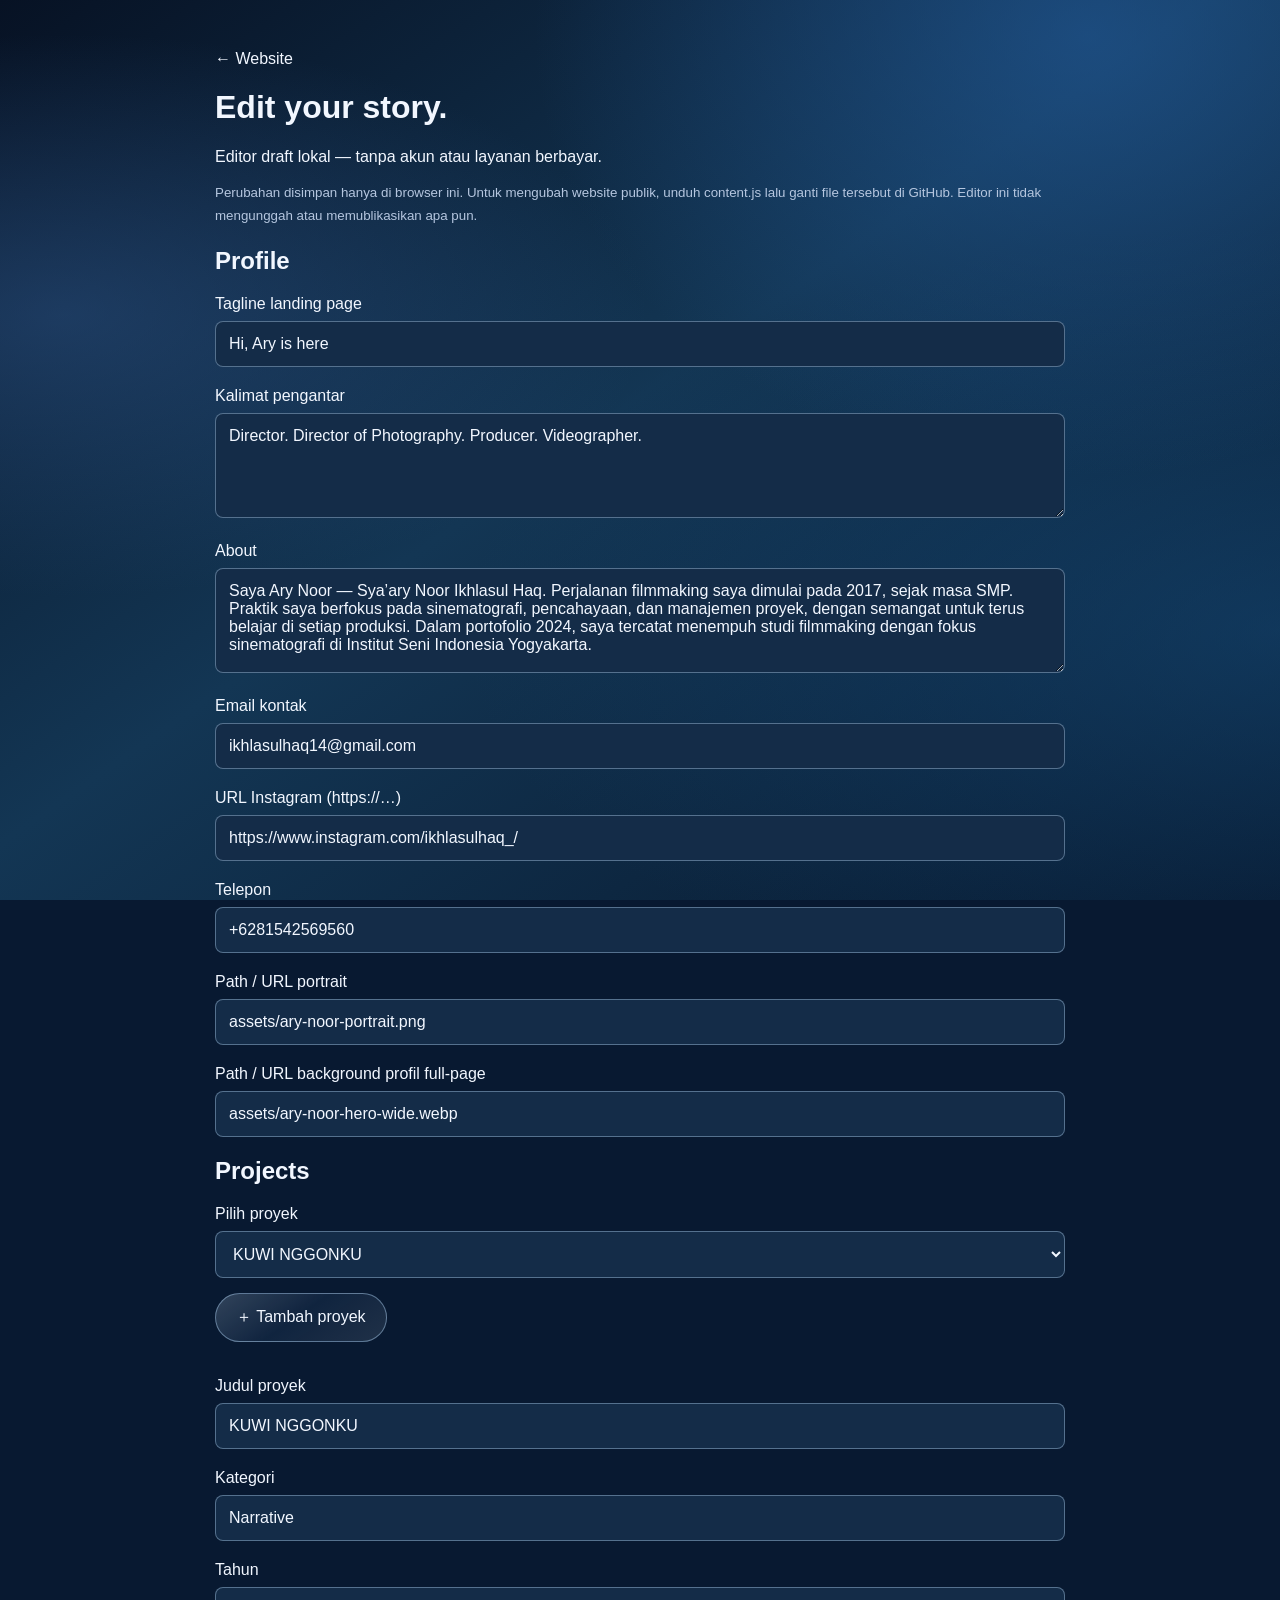
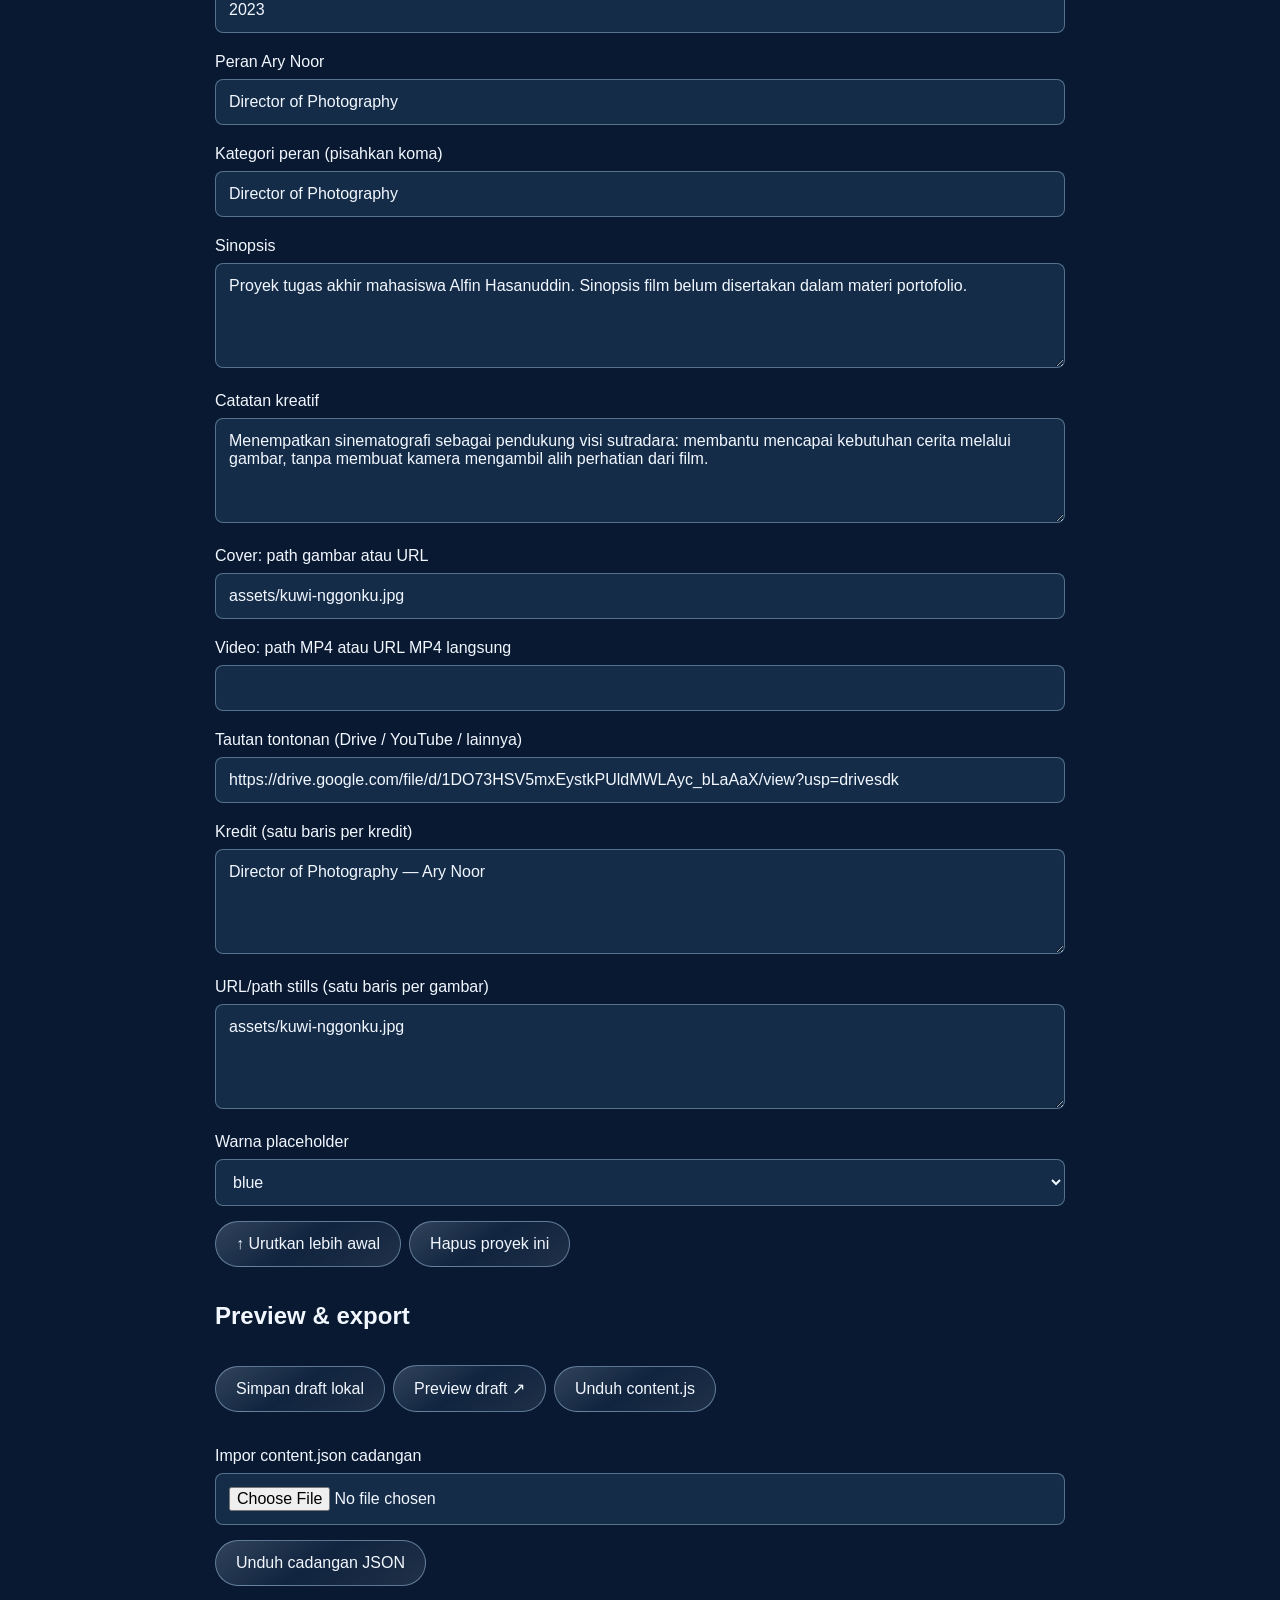
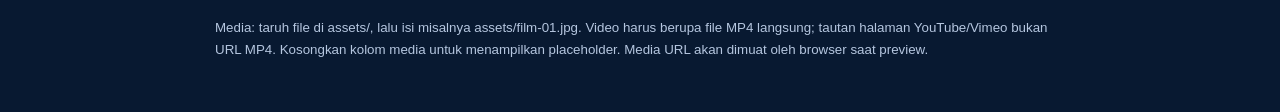
==== editor.html @ 4cf9690b "Preserve ARY NOOR WORKS source and documentation" ====
<!doctype html><html lang="id"><head><meta charset="utf-8"><meta name="viewport" content="width=device-width,initial-scale=1"><title>Edit draft — ARY NOOR</title><link rel="stylesheet" href="style.css"></head><body><main class="editor"><a href="index.html">← Website</a><h1>Edit your story.</h1><p>Editor draft lokal — tanpa akun atau layanan berbayar.</p><small>Perubahan disimpan hanya di browser ini. Untuk mengubah website publik, unduh content.js lalu ganti file tersebut di GitHub. Editor ini tidak mengunggah atau memublikasikan apa pun.</small><h2>Profile</h2><label for="tagline">Tagline landing page</label><input id="tagline"><label for="intro">Kalimat pengantar</label><textarea id="intro"></textarea><label for="about">About</label><textarea id="about"></textarea><label for="email">Email kontak</label><input id="email" type="email"><label for="instagram">URL Instagram (https://…)</label><input id="instagram" type="url"><label for="phone">Telepon</label><input id="phone" type="tel"><label for="portrait">Path / URL portrait</label><input id="portrait"><label for="heroBackground">Path / URL background profil full-page</label><input id="heroBackground"><h2>Projects</h2><label for="project">Pilih proyek</label><select id="project"></select><button id="add">＋ Tambah proyek</button><div id="fields"></div><label for="credits">Kredit (satu baris per kredit)</label><textarea id="credits"></textarea><label for="stills">URL/path stills (satu baris per gambar)</label><textarea id="stills"></textarea><label for="tone">Warna placeholder</label><select id="tone"><option>olive</option><option>rust</option><option>blue</option></select><button id="up">↑ Urutkan lebih awal</button><button id="remove">Hapus proyek ini</button><h2>Preview & export</h2><button id="save">Simpan draft lokal</button><a class="button" id="preview" href="index.html?preview=1#/" target="_blank">Preview draft ↗</a><button id="download">Unduh content.js</button><label for="import">Impor content.json cadangan</label><input id="import" type="file" accept=".json,application/json"><button id="backup">Unduh cadangan JSON</button><p id="status" role="status" aria-live="polite"></p><small>Media: taruh file di assets/, lalu isi misalnya assets/film-01.jpg. Video harus berupa file MP4 langsung; tautan halaman YouTube/Vimeo bukan URL MP4. Kosongkan kolom media untuk menampilkan placeholder. Media URL akan dimuat oleh browser saat preview.</small></main><script src="content.js"></script><script src="editor.js"></script></body></html>
---- style.css ----
:root{--paper:#f2f7ff;--muted:#b5c6df;--line:#c4e3ff30;--glass:linear-gradient(145deg,#d3eaff35,#7eb9ff12 48%,#e0f4ff1c)}*{box-sizing:border-box}html{scroll-behavior:smooth}body{margin:0;color:var(--paper);font:16px Arial,Helvetica,sans-serif;background:#081931;background-image:radial-gradient(ellipse at 85% 4%,#225a9a9c,transparent 36%),radial-gradient(ellipse at 5% 35%,#325c9470,transparent 34%),radial-gradient(ellipse at 100% 70%,#164e7e80,transparent 45%),linear-gradient(145deg,#071224,#133654 47%,#07182e);min-height:100vh}a{color:inherit;text-decoration:none}button,input,textarea,select{font:inherit}button,a{touch-action:manipulation}button{cursor:pointer}a,button{-webkit-tap-highlight-color:transparent}a:focus-visible,button:focus-visible,input:focus-visible,textarea:focus-visible,select:focus-visible,.shelf-track:focus-visible{outline:2px solid #bde4ff;outline-offset:5px}main:focus{outline:none}header{padding:20px 5%;display:flex;justify-content:space-between;align-items:center;position:relative;z-index:30}.brand{display:block;position:relative;width:200px}.brand-logo{display:block;width:260px;height:auto;margin:-12px -35px;filter:brightness(0) invert(1);background:none}.brand span{display:block;font:10px Arial,sans-serif;letter-spacing:1px;margin-top:0}header nav{position:fixed;right:5%;top:27px;width:170px;border:1px solid #e1f2ff70;background:linear-gradient(145deg,#e4f3ff38,#afcfff14);backdrop-filter:blur(24px);-webkit-backdrop-filter:blur(24px);border-radius:25px;box-shadow:inset 0 1px 0 #fff8,0 10px 25px #0002;overflow:hidden}#menu{background:none;color:inherit;border:0;padding:17px 22px;width:100%;display:flex;justify-content:space-between;font:13px Arial,sans-serif}#links{padding:0 20px 15px}#links a{display:block;border-top:1px solid var(--line);padding:13px 0;font-size:14px}.home-hero{position:relative;min-height:680px;min-height:calc(92svh - 100px);padding:70px 6% 80px;display:flex;align-items:center;overflow:hidden}.hero-copy{position:relative;z-index:2;width:66%;max-width:800px}.eyebrow{font:13px Arial,sans-serif;letter-spacing:.5px;color:#c7dcf2}.hero-copy h1{font-size:clamp(66px,9.7vw,155px);font-weight:400;line-height:.98;letter-spacing:-.065em;margin:24px 0 28px}.hello-dot{color:#9dc9f1}.hero-roles{max-width:390px;line-height:1.65;font-size:17px;color:#cbd9ec;margin:0 0 30px}.glass-button{display:inline-flex;gap:28px;align-items:center;padding:16px 23px;border:1px solid #d8edff70;border-radius:40px;background:var(--glass);box-shadow:inset 0 1px 1px #fff8,0 8px 20px #0002;backdrop-filter:blur(16px);font-size:14px;transition:background .2s,transform .2s}.glass-button span{font-size:22px}.glass-button:hover{background-color:#d2e6ff28;transform:translateY(-2px)}.hero-bottom{position:absolute;bottom:30px;left:6%;right:6%;display:flex;justify-content:space-between;font-size:12px;color:#b9cee5}.hero-sculpture{position:absolute;right:-2%;top:12%;width:48%;height:78%;perspective:800px}.liquid-shape{display:block;position:relative;background:linear-gradient(125deg,#f5fcff 0%,#99b7d7 12%,#edfaff 20%,#355c87 36%,#cde4f7 48%,#fff 52%,#5d89b2 68%,#b9dcf1 80%,#e9f8ff 90%,#4c6e91);box-shadow:inset 5px 6px 8px #ffffffb0,inset -5px -7px 12px #0b244caa,6px 20px 35px #0004;animation:float 7s ease-in-out infinite;pointer-events:none}.ring{width:210px;height:210px;border-radius:50%;background:conic-gradient(from 30deg,#eaf6ff,#8aa9cb,#2a4a75,#fff,#98c3e8,#31567d,#eaf6ff);mask:radial-gradient(circle,transparent 0 36%,#000 37%);-webkit-mask:radial-gradient(circle,transparent 0 36%,#000 37%);transform:rotate(-28deg) scaleY(.8)}.arrow{background:none;box-shadow:none;font:bold 240px/.8 Arial,sans-serif;letter-spacing:-25px;color:#c9e2f9;text-shadow:1px 1px 0 #fff,-3px -3px 2px #ffffff99,4px 7px 0 #4975a1,8px 14px 8px #020c2850;-webkit-text-stroke:1px #e7f7ff;transform:rotate(-12deg)}.square{width:165px;height:165px;border-radius:35px;transform:rotate(-15deg)}.pill{width:240px;height:110px;border-radius:70px;transform:rotate(-30deg)}.hero-ring{position:absolute;width:300px;height:300px;right:15%;top:5%;transform:rotate(-30deg) scaleY(.7);animation-delay:-2s}.hero-arrow{position:absolute;font-size:320px;right:16%;top:30%;animation-delay:-1s}.hero-pill{position:absolute;right:0;bottom:5%;width:200px;height:80px;animation-delay:-4s}.orbit-line{position:absolute;top:5%;left:5%;width:85%;height:90%;border:1px solid #d5eaff20;border-radius:50%;transform:rotate(-30deg)}@keyframes float{0%,100%{translate:0 0}50%{translate:0 -18px}}
.profile-section{padding:100px 8% 120px;display:grid;grid-template-columns:.9fr 1.1fr;align-items:center;gap:10%;border-top:1px solid var(--line);position:relative}.portrait-wrap{position:relative;max-width:420px}.profile-photo{width:100%;height:480px;object-fit:cover;border-radius:180px 180px 28px 28px;display:block;box-shadow:0 25px 70px #010b2550}.portrait-caption{display:block;margin-top:18px;font-size:12px;color:#b9cee5}.portrait-ring{position:absolute;width:140px;height:140px;right:-45px;bottom:10px}.profile-copy h2,.section-heading h2,.closing h2{font-size:clamp(34px,4.6vw,66px);font-weight:400;letter-spacing:-.045em;line-height:1.08;margin:20px 0}.profile-copy>p:not(.eyebrow){font-size:16px;line-height:1.8;color:#c4d2e3;margin-bottom:30px}.portfolio-section{padding:65px 6% 100px}.section-heading{display:flex;align-items:end;justify-content:space-between;gap:25px;margin-bottom:40px}.section-heading>span{font-size:13px;color:var(--muted);padding-bottom:12px}.category-grid{display:grid;grid-template-columns:1fr 1fr;gap:25px}.liquid-panel{border:1px solid #cce7ff55;border-radius:30px;background:linear-gradient(130deg,#e8f5ff21,#65a6ea09 55%,#bedfff1a);box-shadow:inset 1px 1px 1px #f3fbff88,inset -1px -1px 1px #a1cfff35,0 20px 45px #020e2820;backdrop-filter:blur(16px)}.category-card{min-height:380px;position:relative;padding:28px;overflow:hidden;transition:transform .35s,background .35s}.category-card:hover{transform:translateY(-7px);background-color:#c8e5ff13}.category-art{height:230px;display:grid;place-items:center;position:relative}.category-art:before{content:'';position:absolute;width:190px;height:120px;filter:blur(35px);border-radius:50%;background:#7fbeff35;bottom:0}.category-number{position:absolute;top:25px;left:28px;font-size:13px;color:#bdd2e8}.category-copy{max-width:85%}.category-copy h3{font-weight:400;font-size:30px;letter-spacing:-1px;margin:20px 0 12px}.category-copy p{font-size:14px;line-height:1.5;color:#b6cde3;margin:0}.round-arrow{display:grid;place-items:center;border-radius:50%;width:46px;height:46px;border:1px solid #cbe8ff77;color:inherit;font-size:22px;background:linear-gradient(145deg,#e5f6ff55,#a1c4e718 70%);box-shadow:inset 1px 1px 1px #fff9,inset -1px -2px 3px #6d9acd77,0 7px 15px #00112730}.category-card>.round-arrow{position:absolute;right:25px;bottom:28px}.closing{padding:90px 6% 120px;text-align:center;border-top:1px solid var(--line)}.closing h2{margin-bottom:35px}footer{display:flex;justify-content:space-between;gap:20px;border-top:1px solid var(--line);padding:26px 5%;font:12px Arial,sans-serif;color:#b1c4db}.page{padding:70px 6% 100px;min-height:75vh}.page h1{font-size:clamp(45px,7vw,105px);font-weight:400;letter-spacing:-.05em;line-height:1.02;overflow-wrap:anywhere}.page h2{font-weight:400;font-size:30px;margin-top:50px}.note{font:14px/1.6 Arial,sans-serif;color:var(--muted)}
.role-tabs{display:flex;gap:12px;flex-wrap:wrap;padding:25px 6% 30px}.role-tabs a{font-size:14px;padding:12px 18px;border-radius:30px;border:1px solid #b9dfff40;background:#afcfff0a}.role-tabs a[aria-current=page]{background:#d0e6ff;color:#102b49}.catalog-hero{min-height:560px;position:relative;isolation:isolate;overflow:hidden;display:flex;align-items:end;padding:60px 6%;background:radial-gradient(ellipse at 80% 30%,#4674ad,#182e50 70%)}.catalog-cover{position:absolute;inset:0;width:100%;height:100%;object-fit:cover;z-index:-2}.catalog-hero:after{content:'';position:absolute;inset:0;background:linear-gradient(90deg,#061426f5,#091b32a0 50%,#091b3210),linear-gradient(0deg,#0b2039,transparent 60%);z-index:-1}.catalog-hero-copy{max-width:670px}.catalog-hero h1{font-size:clamp(38px,5.6vw,82px);font-weight:400;line-height:1.02;letter-spacing:-.04em;margin:16px 0}.catalog-hero-copy>p:not(.eyebrow){max-width:480px;color:#d0dcee;font-size:15px;line-height:1.6;margin-bottom:28px}.catalog-sculpture{position:absolute;right:14%;top:80px;z-index:-1;scale:1.6}.catalog-shelves{padding:15px 0 75px;background:linear-gradient(#0b2039aa,#0b203910)}.shelf{padding:15px 0 25px}.shelf-heading{display:flex;align-items:center;justify-content:space-between;padding:0 6%;margin:15px 0}.shelf h2{font-size:23px;font-weight:400;letter-spacing:-.5px}.shelf-controls{display:flex;gap:8px}.shelf-controls button{width:35px;height:35px;font-size:19px}.shelf-track{display:flex;gap:20px;overflow-x:auto;scroll-snap-type:x mandatory;padding:15px 6% 30px;scrollbar-width:thin;scrollbar-color:#7694b6 #152a43}.project-tile{flex:0 0 310px;scroll-snap-align:start;transition:transform .25s}.project-tile:hover{transform:translateY(-7px)}.tile-image{height:180px;position:relative;overflow:hidden;border-radius:13px;border:1px solid #e2f2ff35;display:grid;place-items:center}.tile-image img{width:100%;height:100%;object-fit:cover}.tile-image:after{content:'';position:absolute;inset:0;background:linear-gradient(transparent 40%,#0615289c)}.tile-image .liquid-shape{scale:.55;position:absolute}.tile-tag{position:absolute;left:13px;bottom:13px;font-size:11px;z-index:1;padding:5px 9px;background:#12274499;backdrop-filter:blur(10px);border-radius:15px}.tile-play{opacity:0;position:absolute;right:15px;bottom:15px;z-index:2;font-size:25px}.project-tile:hover .tile-play,.project-tile:focus-visible .tile-play{opacity:1}.project-tile h3{font-size:16px;font-weight:400;line-height:1.4;margin:14px 0 6px}.project-tile>p{font-size:12px;color:var(--muted);margin:0}.visual-0{background:radial-gradient(at 20% 20%,#6d9fc9,#193858 65%)}.visual-1{background:radial-gradient(at 75% 20%,#b4a2db,#283960 60%)}.visual-2{background:radial-gradient(at 20% 20%,#72d6d7,#174563 65%)}.visual-3{background:radial-gradient(at 65% 20%,#608ce1,#182847 70%)}.catalog-note{font-size:13px;color:var(--muted);margin:25px 6%}.detail-visual{height:60vh;min-height:320px;border-radius:22px;overflow:hidden;display:grid;place-items:center;margin:40px 0}.detail-visual img{width:100%;height:100%;object-fit:cover}.detail-info{display:grid;grid-template-columns:1fr 1fr;gap:50px;margin:45px 0}.detail-info p{line-height:1.7;color:#c2d1e3}.still-grid{display:grid;grid-template-columns:1fr 1fr;gap:20px}.still-grid img{width:100%;border-radius:14px}.back-link{font-size:14px;display:inline-block;margin-bottom:28px}.contact-page{position:relative;overflow:hidden}.contact-links{display:flex;flex-direction:column;align-items:start;gap:24px;margin:40px 0}.contact-links a{font-size:clamp(18px,3vw,32px);border-bottom:1px solid #a9c9e780;padding-bottom:10px}.contact-page>.liquid-shape{position:absolute;right:8%;bottom:90px;opacity:.5}video{width:100%;max-height:75vh}.skip{position:fixed;left:20px;top:-100px;z-index:100;background:#e6f1ff;color:#0b2039;padding:15px}.skip:focus{top:10px}.preview-badge{position:fixed;bottom:15px;left:15px;background:#cee5ff;color:#102b49;border-radius:20px;padding:10px 16px;font-size:12px;z-index:99}.editor{max-width:900px;padding:50px 25px;margin:auto}.editor label{display:block;margin:20px 0 8px}.editor input,.editor textarea,.editor select{width:100%;padding:13px;background:#142c48;color:var(--paper);border:1px solid #a9c9e770;border-radius:8px}.editor textarea{min-height:105px}.editor button,.editor .button{display:inline-block;background:var(--glass);border:1px solid #b9ddff70;border-radius:25px;color:inherit;padding:13px 20px;margin:15px 8px 15px 0}.editor small{display:block;line-height:1.7;color:var(--muted)}#status{color:#bddfff}
@media(min-width:1500px){.home-hero{padding-top:100px;padding-bottom:140px}.hero-sculpture{right:4%}}@media(max-width:700px){header{padding:20px 6%}.brand{width:135px}.brand-logo{width:210px;margin:-12px -40px}.brand span{font-size:8px}header nav{top:22px;width:135px;right:6%}#menu{padding:14px 18px}.home-hero{min-height:770px;min-height:calc(100svh - 90px);padding:50px 6% 170px;align-items:start}.hero-copy{width:100%}.hero-copy h1{font-size:18vw;max-width:100%;margin:20px 0}.hero-roles{font-size:14px;max-width:270px}.hero-sculpture{top:auto;bottom:40px;right:-10%;width:70%;height:240px;opacity:.8;z-index:0}.hero-ring{width:180px;height:180px;right:15%;top:5%}.hero-arrow{font-size:180px;top:25%;right:15%}.hero-pill{width:120px;height:50px;bottom:0;right:0}.hero-bottom{bottom:20px;font-size:10px;gap:20px}.hero-bottom span:first-child{max-width:160px}.profile-section{padding:65px 8%;grid-template-columns:1fr;gap:50px}.portrait-wrap{width:85%;margin:auto}.profile-photo{height:380px}.profile-copy h2{font-size:37px}.profile-copy>p:not(.eyebrow){font-size:15px}.portfolio-section{padding:50px 6% 70px}.section-heading{display:block;margin-bottom:30px}.section-heading h2{font-size:41px}.category-grid{gap:16px;grid-template-columns:1fr}.category-card{min-height:330px;padding:24px}.category-art{height:190px}.category-copy h3{font-size:28px}.category-copy p{font-size:13px}.category-card>.round-arrow{bottom:25px;right:20px}.closing{padding:70px 6%}.closing h2{font-size:41px}.page{padding:55px 6% 75px}.page h1{font-size:12vw}.role-tabs{padding:25px 6%;gap:8px}.role-tabs a{font-size:11px;padding:10px 12px}.catalog-hero{min-height:530px;padding:45px 6%}.catalog-hero h1{font-size:41px}.catalog-hero-copy>p:not(.eyebrow){font-size:14px}.catalog-hero:after{background:linear-gradient(0deg,#0b2039,#0b203980 70%,#0b203940)}.catalog-sculpture{right:15%;top:60px;scale:1.2;opacity:.6}.project-tile{flex-basis:270px}.tile-image{height:160px}.shelf h2{font-size:20px}.detail-info{grid-template-columns:1fr;gap:20px}.detail-visual{height:40vh;min-height:240px}.still-grid{grid-template-columns:1fr}.contact-page>.liquid-shape{opacity:.15;right:-50px}.contact-links a{font-size:20px}footer{flex-wrap:wrap;font-size:10px;gap:15px}.liquid-shape{animation-duration:9s}}
@media(prefers-reduced-motion:reduce){html{scroll-behavior:auto}*,*:before,*:after{animation:none!important;transition:none!important}}
.profile-section{overflow:hidden}.project-detail li{line-height:1.8}.catalog-hero-copy h1{overflow-wrap:anywhere}
/* Draft 0.4: original logo silhouette with glass highlights; no background box. */
.brand{width:230px;height:76px}.brand-logo{width:100%;height:100%;margin:0;object-fit:contain;opacity:0;filter:none}.brand:before{content:'';position:absolute;inset:0;background:linear-gradient(115deg,#fff 0%,#8ca9c6 16%,#f1faff 29%,#50799d 43%,#dceeff 51%,#fff 57%,#8cacca 73%,#f8fcff 88%);mask:url('assets/logo-anw-original.png') center/contain no-repeat;-webkit-mask:url('assets/logo-anw-original.png') center/contain no-repeat;filter:drop-shadow(0 1px 1px #e5f6ff90) drop-shadow(1px 3px 2px #020f2540);pointer-events:none}.brand:hover:before{background-position:40% 0}
.profile-hero{display:grid;grid-template-columns:1.2fr .8fr;gap:7%;align-items:center;padding:55px 6% 75px;min-height:calc(100svh - 110px);overflow:visible}.profile-hero .hero-copy{width:100%;max-width:none}.profile-hero h1{font-size:clamp(57px,7.5vw,115px);margin:15px 0 24px}.profile-hero .hero-roles{font-size:14px;max-width:440px;margin-bottom:24px}.hero-bio h2{font-size:23px;line-height:1.2;font-weight:400;letter-spacing:-.5px;margin:0 0 18px}.hero-bio>p{font-size:14px;line-height:1.8;color:#bdcfe3;max-width:570px;margin:0 0 26px}.hero-portrait{align-self:center;position:relative;min-width:0}.hero-portrait img{width:100%;height:clamp(420px,52vw,650px);object-fit:cover;object-position:center 28%;display:block;border-radius:32px;border:1px solid #d9ecff55;box-shadow:0 25px 70px #010b2555}.hero-portrait span{display:block;font-size:11px;margin-top:15px;color:#bdd0e5}.category-card{padding:0 0 30px;min-height:0;overflow:hidden}.category-art{height:340px;display:block;overflow:hidden}.category-art:before{display:none}.category-art img{display:block;width:100%;height:100%;object-fit:cover;object-position:50% 30%;transition:transform .6s}.category-card:hover .category-art img{transform:scale(1.035)}.category-copy{padding:0 28px;max-width:88%}.category-copy h3{margin-top:25px}.category-number{padding:7px 10px;border-radius:15px;top:18px;left:18px;background:#10254290;color:#f3f8ff;backdrop-filter:blur(14px)}.profile-photo{border-radius:30px}.profile-section{align-items:start}
@media(min-width:1500px){.profile-hero{padding-top:65px;padding-bottom:85px;grid-template-columns:1fr .8fr;gap:10%}}@media(max-width:700px){.brand{width:170px;height:58px;margin-left:-18px}.brand-logo{width:100%;height:100%;margin:0}.profile-hero{display:grid;grid-template-columns:1fr;padding:35px 6% 65px;gap:30px;min-height:0;overflow:hidden}.profile-hero .hero-copy{display:contents}.profile-hero .eyebrow{grid-row:1;margin:8px 0 0}.profile-hero h1{grid-row:2;font-size:17vw;margin:0}.profile-hero .hero-roles{grid-row:3;margin:0;line-height:1.7}.hero-portrait{grid-row:4;width:100%;max-width:380px;justify-self:center}.hero-portrait img{height:440px;border-radius:26px}.hero-bio{grid-row:5}.hero-bio h2{font-size:26px}.hero-bio>p{font-size:15px;margin-bottom:0}.profile-hero .glass-button{grid-row:6;justify-self:start}.category-art{height:350px}.category-copy{padding:0 24px}.category-copy h3{font-size:27px}.category-card{padding-bottom:28px}.category-card>.round-arrow{bottom:25px}.category-number{font-size:12px}.hero-portrait span{font-size:10px}.profile-photo{border-radius:26px}}
/* Draft 0.5 — scroll-driven welcome and glass controls. */
body{overflow-x:clip}header{height:105px}.welcome-home header{position:absolute;top:0;left:0;width:100%;height:0}.brand{position:fixed!important;z-index:45;will-change:width,height,left,top}.brand:before{mask-size:200% auto;-webkit-mask-size:200% auto;background-size:250% 250%;background-image:linear-gradient(115deg,#d7ecff 0%,#6e97b8 15%,#f9feff 27%,#a1c5df 34%,#fff 40%,#4e7d9f 50%,#b4d7ed 60%,#fff 72%,#8ab3d2 86%,#e7f7ff 100%);animation:logo-glass-flow 6s ease-in-out infinite;filter:drop-shadow(0 1px 0 #fff9) drop-shadow(0 3px 2px #08223e80)}.brand.logo-docked:before{animation-duration:10s}.welcome{height:100svh;min-height:620px;position:relative;display:flex;justify-content:center;align-items:center;isolation:isolate}.welcome:before{content:'';position:absolute;width:70%;height:50%;top:25%;left:15%;background:radial-gradient(ellipse,#72baff23,transparent 67%);filter:blur(40px);z-index:-1}.welcome-title{position:absolute;top:24%;margin:0;font-size:clamp(16px,2.2vw,30px);letter-spacing:.28em;font-weight:400;color:#dcefff;background:linear-gradient(110deg,#83afcf,#fff 35%,#b0d3eb 65%,#effaff);background-clip:text;-webkit-background-clip:text;-webkit-text-fill-color:transparent;animation:welcome-arrive 1.2s ease-out both}.welcome-enter{position:absolute;bottom:70px;left:50%;translate:-50% 0;white-space:nowrap;color:var(--paper);animation:welcome-arrive 1.6s ease-out both}.welcome-home .profile-hero{border-top:1px solid var(--line)}header nav{width:122px;border-radius:21px;top:25px;z-index:50}#menu{padding:12px 17px;font-size:11px;min-height:42px;align-items:center}#menu>span{width:15px;height:15px;display:block}header nav:has(#menu[aria-expanded=true]){width:180px}#links a{font-size:13px}.glass-icon{width:25px;height:25px;display:block;filter:drop-shadow(0 1px .4px #fff9) drop-shadow(1px 2px 1px #0a2c4e90)}.glass-button>span{display:block}.round-arrow .glass-icon{width:26px;height:26px}.glass-button,.round-arrow{background:linear-gradient(140deg,#e8f8ff48 0%,#a3c8e81c 45%,#def2ff2e 85%);border:1px solid #d4ecff85;box-shadow:inset 1px 1px 1px #f4fcffb0,inset -1px -2px 4px #a0cbee35,0 8px 22px #02142b35;backdrop-filter:blur(18px)}.tile-play{font-weight:800;text-shadow:0 1px #fff,1px 2px #5a8eb5}.category-number,.shelf-controls{display:none}
@keyframes logo-glass-flow{0%,100%{background-position:0% 30%}50%{background-position:100% 70%}}@keyframes welcome-arrive{from{opacity:0;transform:translateY(15px);filter:blur(8px)}to{opacity:1;transform:translateY(0);filter:blur(0)}}
@media(max-width:700px){header{height:95px}header nav{width:105px;top:24px}#menu{font-size:10px;padding:10px 14px;min-height:38px}.welcome{min-height:560px}.welcome-title{top:29%;font-size:17px}.welcome-enter{bottom:65px;padding:14px 20px;font-size:12px}.brand{max-width:none}.welcome-home .profile-hero{padding-top:70px}.glass-icon{width:23px;height:23px}}
@media(prefers-reduced-motion:reduce){.brand:before,.welcome-title,.welcome-enter{animation:none!important}.brand{will-change:auto}}
/* Draft 0.6 — exact chrome asset and staged liquid opening. */
.fx-definitions{position:absolute;pointer-events:none;overflow:hidden}.brand{isolation:isolate}.brand:after{display:none}.brand:before{animation:none!important;filter:none;background:transparent;mask:none;-webkit-mask:none;inset:-7px;border-radius:12px;backdrop-filter:blur(15px) saturate(1.25);-webkit-backdrop-filter:blur(15px) saturate(1.25);opacity:0;transition:opacity .25s;z-index:0}.brand.logo-docked:before{opacity:1;background:#a8d5ff05}.brand-logo{opacity:1!important;position:absolute;left:-50%;top:-50%;width:200%!important;height:200%!important;max-width:none;object-fit:contain;filter:none;z-index:1;pointer-events:none}.welcome-title{top:50%!important;transform:translateY(-50%);animation:none!important;font-size:clamp(20px,3vw,40px);white-space:nowrap}.welcome-enter{animation:none!important}.intro-running{overflow:hidden!important;height:100vh;height:100svh}.intro-running header nav{visibility:hidden;pointer-events:none}.intro-running .welcome-enter{visibility:hidden;pointer-events:none}.intro-hold .brand,.intro-dissolve .brand{visibility:hidden;pointer-events:none}.intro-hold .welcome-title{opacity:1;filter:none}.intro-dissolve .welcome-title{animation:welcome-liquid-out 2s linear forwards!important}.intro-reform .welcome-title,.intro-ready .welcome-title{visibility:hidden}.intro-reform .brand{visibility:visible;pointer-events:none;filter:url('#liquid-reform');animation:logo-liquid-settle 1.6s cubic-bezier(.16,.65,.3,1) both}.intro-ready .brand{visibility:visible;filter:none;animation:none}.intro-ready .welcome-enter{visibility:visible}.intro-ready .brand-logo{filter:none;transform:none}.welcome-home.intro-ready .welcome{background:radial-gradient(ellipse at 50% 48%,#a3d5ff0a,transparent 55%)}
@keyframes welcome-liquid-out{0%{opacity:1;filter:url('#liquid-dissolve') blur(0);transform:translateY(-50%) scale(1)}35%{opacity:.9;filter:url('#liquid-dissolve') blur(5px);transform:translateY(-50%) scale(1.05,.94)}70%{opacity:.45;filter:url('#liquid-dissolve') blur(15px);transform:translateY(-50%) scale(1.16,.8)}100%{opacity:0;filter:url('#liquid-dissolve') blur(28px);transform:translateY(-50%) scale(1.28,.65)}}
@keyframes logo-liquid-settle{0%{transform:scale(.8,1.3) skewX(-13deg)}25%{transform:scale(1.09,.85) skewX(9deg)}60%{transform:scale(.98,1.03) skewX(-2deg)}100%{transform:scale(1) skewX(0)}}
@media(prefers-reduced-motion:reduce){.intro-dissolve .welcome-title{animation:welcome-accessible-out 2s linear forwards!important}.intro-reform .brand{filter:none;animation:none!important}@keyframes welcome-accessible-out{from{opacity:1}to{opacity:0}}}
.intro-running{position:fixed;inset:0;width:100%}
html,body{overflow-anchor:none}
/* Draft 0.7 — restrained blur transitions and seamless portrait. */
.brand:before{inset:-38px -45px;background:none!important;border:0;border-radius:0;mask:radial-gradient(ellipse at center,#000 8%,#000b 28%,#0005 47%,transparent 73%);-webkit-mask:radial-gradient(ellipse at center,#000 8%,#000b 28%,#0005 47%,transparent 73%);backdrop-filter:blur(18px) saturate(1.1);-webkit-backdrop-filter:blur(18px) saturate(1.1)}
@property --outline-angle{syntax:'<angle>';initial-value:0deg;inherits:false}.brand:after{content:'';display:block;position:absolute;inset:0;pointer-events:none;z-index:3;opacity:.9;background:conic-gradient(from var(--outline-angle) at 50% 50%,transparent 0deg 245deg,#b7ecff 265deg,#fff 278deg,#fff 284deg,#92ceff 296deg,transparent 320deg);mask:url('assets/logo-outline-2k.png') center/200% auto no-repeat;-webkit-mask:url('assets/logo-outline-2k.png') center/200% auto no-repeat;filter:drop-shadow(0 0 2px #d4f3ff);animation:outline-track 5s linear infinite}.brand.logo-docked:after{opacity:0;animation:none}.brand-logo{image-rendering:auto}.intro-hold .welcome-title{animation:welcome-blur-in .8s ease-out both!important}.intro-dissolve .welcome-title{animation:welcome-blur-out 2s ease-in-out both!important}.intro-reform .brand{animation:logo-blur-in 1.6s ease-out both!important;filter:none}.intro-ready .brand{transform:none;filter:none}.intro-reform .brand:after{animation:outline-track 5s linear infinite}.welcome-ambient{position:absolute;inset:0;overflow:hidden;pointer-events:none;z-index:-1}.welcome-ambient svg{position:absolute;width:115%;height:115%;left:-7%;top:-7%;opacity:.16;filter:blur(.8px);animation:ambient-drift 26s ease-in-out infinite alternate}.ambient-glow{position:absolute;inset:10% 5%;background:radial-gradient(ellipse at 78% 28%,#6583d12b,transparent 40%),radial-gradient(ellipse at 13% 75%,#4eb6d71c,transparent 40%);filter:blur(35px);animation:ambient-drift 22s ease-in-out infinite alternate-reverse}.intro-hold .welcome-ambient,.intro-dissolve .welcome-ambient{opacity:.5}.welcome-enter{z-index:4}
@keyframes outline-track{to{--outline-angle:360deg}}@keyframes welcome-blur-in{from{opacity:0;filter:blur(12px)}to{opacity:1;filter:blur(0)}}@keyframes welcome-blur-out{from{opacity:1;filter:blur(0)}to{opacity:0;filter:blur(22px)}}@keyframes logo-blur-in{from{opacity:0;filter:blur(24px);transform:none}to{opacity:1;filter:blur(0);transform:none}}@keyframes ambient-drift{from{transform:translate(-1%,-1%) rotate(-4deg) scale(1)}to{transform:translate(2%,2%) rotate(3deg) scale(1.05)}}
.profile-hero{position:relative;isolation:isolate;display:flex;align-items:center;min-height:100svh;overflow:hidden;padding:110px 6% 95px;background:#081b30;border-top:0!important}.profile-hero .hero-copy{display:block;position:relative;z-index:3;width:52%;max-width:780px}.profile-hero h1{font-size:clamp(62px,7vw,118px)}.hero-portrait{position:absolute;inset:0;width:100%;height:100%;max-width:none;z-index:-2;pointer-events:none;align-self:auto}.hero-portrait img{width:100%;height:100%;object-fit:cover;object-position:center center;border:0;border-radius:0;box-shadow:none;mask:none}.hero-portrait span,.portrait-caption{display:none}.profile-hero:before{content:'';position:absolute;inset:0;background:linear-gradient(90deg,#091a30a8 0%,#0a1d3560 40%,transparent 69%),linear-gradient(0deg,#102c48 0%,transparent 18%,transparent 85%,#102842bb);z-index:-1;pointer-events:none}.hero-bio>p{font-size:15px;color:#d0deed;text-shadow:0 1px 7px #07182a}.profile-hero .hero-roles{color:#e1eaf5}.profile-hero .eyebrow{color:#d4e3f2}.reveal-glass{opacity:0;filter:blur(14px);transform:translateY(26px) scale(.985);transition:opacity 1.25s ease,filter 1.4s ease,transform 1.5s cubic-bezier(.17,.65,.3,1);transition-delay:var(--reveal-delay,0ms)}.reveal-glass.is-revealed{opacity:1;filter:blur(0);transform:translateY(0) scale(1)}.hero-portrait.reveal-glass{transform:scale(1.04);transition-duration:1.7s,1.7s,2s}.hero-portrait.reveal-glass.is-revealed{transform:scale(1)}.closing h2.reveal-glass{transform:translateY(12px) scale(.92);filter:blur(18px);transition-duration:2s,2.2s,3.2s}.closing h2.reveal-glass.is-revealed{transform:translateY(0) scale(1);filter:blur(0)}.category-card .round-arrow .glass-icon{width:29px;height:29px}.chat-icon{width:27px;height:27px}.hero-portrait img{max-width:none}
@media(min-width:1500px){.profile-hero{padding-top:110px;padding-bottom:110px}.profile-hero .hero-copy{width:49%}}@media(max-width:700px){.profile-hero{display:block;padding:450px 6% 75px;min-height:1100px}.profile-hero .hero-copy{display:block;width:100%;max-width:none}.profile-hero h1{font-size:16vw;margin:15px 0 25px}.profile-hero .hero-roles{margin-bottom:24px}.hero-bio{margin-bottom:25px}.hero-bio h2{font-size:25px}.hero-bio>p{font-size:15px;line-height:1.8}.hero-portrait{height:680px;inset:0 0 auto;width:100%;max-width:none}.hero-portrait img{height:100%;object-fit:cover;object-position:80% center;mask:linear-gradient(#000 0%,#000 60%,transparent 100%);-webkit-mask:linear-gradient(#000 0%,#000 60%,transparent 100%)}.profile-hero:before{background:linear-gradient(0deg,#102c48 0%,#102c48 38%,#0c223b55 58%,transparent 80%);z-index:-1}.welcome-ambient svg{opacity:.12;width:160%;left:-30%}.profile-hero .hero-bio>p{margin-bottom:25px}.profile-hero .glass-button{display:inline-flex}.category-art img{object-position:50% 25%}}
@media(prefers-reduced-motion:reduce){.welcome-ambient svg,.ambient-glow,.brand:after{animation:none!important}.intro-hold .welcome-title,.intro-dissolve .welcome-title,.intro-reform .brand{animation:none!important;filter:none!important}.intro-dissolve .welcome-title{visibility:hidden}.reveal-glass,.reveal-glass.is-revealed,.hero-portrait.reveal-glass,.closing h2.reveal-glass{opacity:1;filter:none;transform:none;transition:none}}
@media(max-width:700px){.welcome-home .profile-hero{padding:520px 6% 75px}.profile-hero .hero-copy{position:relative}.hero-portrait img{object-position:80% center}.profile-hero:before{background:linear-gradient(0deg,#102c48 0%,#102c48 45%,#102c48aa 57%,transparent 82%)}}
/* Draft 0.8 — continuous glass entrance, depth motion, and full-width frost. */
body{background-attachment:fixed}.welcome,.welcome-home.intro-ready .welcome{background:#07132c}.welcome:before{opacity:.3}.welcome-ambient{z-index:0;perspective:1400px;opacity:1;transition:opacity 2.8s ease,filter 2.8s ease}.welcome-title{z-index:2}.glass-depth-scene{position:absolute;inset:-8%;transform-style:preserve-3d;animation:glass-camera-orbit 22s cubic-bezier(.45,0,.55,1) infinite alternate;will-change:transform}.glass-depth-image{width:100%;height:100%;object-fit:cover;display:block;opacity:.63;filter:saturate(1.15);mask:radial-gradient(ellipse at 50% 48%,#000b 0%,#000 56%,transparent 88%);-webkit-mask:radial-gradient(ellipse at 50% 48%,#000b 0%,#000 56%,transparent 88%)}.glass-depth-scene:after{content:'';position:absolute;inset:0;background:radial-gradient(ellipse at 50% 47%,#07152d99 0%,#07152d28 45%,#020819a0 90%),linear-gradient(0deg,#07132c 0%,transparent 30%,transparent 75%,#06132f88);pointer-events:none}.glass-depth-light{position:absolute;inset:-10%;background:linear-gradient(115deg,transparent 35%,#b9e8ff18 45%,#ebc2ff16 50%,transparent 58%);mix-blend-mode:screen;transform:translateZ(65px);animation:glass-light-travel 16s ease-in-out infinite alternate}.ambient-glow{z-index:1;opacity:.5}.intro-hold .welcome-ambient{opacity:.08;filter:blur(12px)}.intro-dissolve .welcome-ambient{opacity:.22;filter:blur(7px)}.intro-reform .welcome-ambient,.intro-ready .welcome-ambient{opacity:1;filter:blur(0)}
@keyframes glass-camera-orbit{0%{transform:translate3d(-1.5%,-1%,0) rotateX(3deg) rotateY(-5deg) rotateZ(-2deg) scale(1.04)}50%{transform:translate3d(1%,1%,20px) rotateX(-2deg) rotateY(1deg) rotateZ(0deg) scale(1.08)}100%{transform:translate3d(2%,0,45px) rotateX(-3deg) rotateY(5deg) rotateZ(2deg) scale(1.1)}}@keyframes glass-light-travel{from{translate:-12% 0;opacity:.3}to{translate:12% 3%;opacity:.8}}
header nav{transition:opacity 1.6s ease,filter 1.8s ease,transform 1.8s cubic-bezier(.18,.65,.3,1),width .4s ease;background:linear-gradient(145deg,#d5eeff25,#a5ceff0d)}.welcome-enter{transition:opacity 1.6s ease,filter 1.8s ease,transform 1.8s cubic-bezier(.18,.65,.3,1);animation:none!important}.intro-running header nav,.intro-running .welcome-enter{visibility:visible!important}.intro-hold header nav,.intro-dissolve header nav{opacity:0;filter:blur(16px);transform:translateY(-10px);pointer-events:none}.intro-hold .welcome-enter,.intro-dissolve .welcome-enter{opacity:0;filter:blur(16px);transform:translateY(12px);pointer-events:none}.intro-reform header nav,.intro-ready header nav{opacity:1;filter:blur(0);transform:translateY(0)}.intro-reform header nav{transition-delay:.65s;pointer-events:none}.intro-reform .welcome-enter,.intro-ready .welcome-enter{opacity:1;filter:blur(0);transform:translateY(0)}.intro-reform .welcome-enter{transition-delay:.9s;pointer-events:none}.intro-ready header nav,.intro-ready .welcome-enter{transition-delay:0s;pointer-events:auto}.intro-reform .brand{animation:logo-soft-arrive 1.6s cubic-bezier(.2,.6,.3,1) both!important}.intro-ready .brand{filter:none;opacity:1}.intro-reform .brand:after{animation:outline-track 5s linear infinite}
@keyframes logo-soft-arrive{from{opacity:0;filter:blur(15px);transform:translateY(8px) scale(.97)}to{opacity:1;filter:blur(0);transform:translateY(0) scale(1)}}
.top-frost{position:fixed;inset:0 0 auto;width:100%;height:145px;z-index:35;pointer-events:none;opacity:var(--header-frost,0);background:linear-gradient(180deg,#030912d9 0%,#050e1f9e 35%,#08172e50 65%,transparent 100%);backdrop-filter:blur(24px) saturate(1.1);-webkit-backdrop-filter:blur(24px) saturate(1.1);mask:linear-gradient(#000 0%,#000 25%,#000c 50%,#0006 75%,transparent 100%);-webkit-mask:linear-gradient(#000 0%,#000 25%,#000c 50%,#0006 75%,transparent 100%);transition:opacity .2s linear}.brand:before,.brand.logo-docked:before{opacity:0!important;backdrop-filter:none;-webkit-backdrop-filter:none;background:none!important}.brand:after{transition:opacity .7s ease}
.category-card{transform-style:preserve-3d;transition:transform .6s cubic-bezier(.2,.65,.25,1),box-shadow .6s ease,border-color .6s ease,background .6s ease;outline:1px solid transparent;outline-offset:-2px}.category-card:before{content:'';position:absolute;inset:0;border-radius:inherit;z-index:2;pointer-events:none;background:radial-gradient(circle at var(--shine-x,50%) var(--shine-y,25%),#e8f8ff38,transparent 56%),linear-gradient(140deg,#fff2,transparent 30%,transparent 70%,#8acaff12);opacity:0;transition:opacity .65s ease;box-shadow:inset 2px 2px 3px #fff8,inset -3px -4px 10px #8ecaff30}.category-card:focus-visible{outline:2px solid #e0f3ff;outline-offset:3px}.category-card:hover,.category-card:focus-visible{transform:perspective(1000px) translateY(-9px) rotateX(var(--tilt-x,0deg)) rotateY(var(--tilt-y,0deg)) scale(1.02);border-color:#d8f0ffcc;background:linear-gradient(135deg,#d8eeff38,#87b6e428 50%,#cfebff28);box-shadow:inset 2px 3px 3px #f4fcffbb,inset -3px -5px 9px #7eafe844,0 18px 32px #010c2c66,0 2px 0 #d8f0ff66,0 0 25px #afd9ff18;outline-color:#d9efff70;backdrop-filter:blur(24px) saturate(1.3)}.category-card:hover:before,.category-card:focus-visible:before{opacity:1}.category-card:hover>.round-arrow,.category-card:focus-visible>.round-arrow{background:linear-gradient(140deg,#effaff99,#87b6dc44);box-shadow:inset 2px 2px 2px #fff,inset -2px -3px 5px #76a4ce80,0 7px 16px #03173066;transform:scale(1.08)}.category-card>.round-arrow{transition:transform .6s ease,background .6s ease,box-shadow .6s ease}
@media(max-width:700px){.glass-depth-scene{inset:-2% -55%;animation-duration:28s}.glass-depth-image{opacity:.5;object-position:center}.top-frost{height:120px}.category-card:hover{transform:translateY(-3px) scale(1.005)}}@media(prefers-reduced-motion:reduce){.glass-depth-scene,.glass-depth-light,.ambient-glow{animation:none!important;transform:none}.intro-reform .brand{animation:none!important;filter:none;opacity:1}.welcome-ambient,header nav,.welcome-enter,.category-card,.category-card:before,.top-frost{transition:none!important}.category-card:hover,.category-card:focus-visible{transform:none}}
header{z-index:60}
/* Draft 0.9 — stronger spectral outline and expanding inquiry shell. */
.brand:after{mask-image:url('assets/logo-outline-bold-2k.png');-webkit-mask-image:url('assets/logo-outline-bold-2k.png');background:conic-gradient(from var(--outline-angle) at 50% 50%,transparent 0deg 185deg,#6585ff 205deg,#e77eff 229deg,#69ddff 255deg,#fff 275deg,#fff1b3 291deg,#8a96ff 310deg,transparent 335deg);opacity:1;filter:brightness(1.45) saturate(1.7) drop-shadow(0 0 3px #a9ebff) drop-shadow(0 0 8px #718eff) drop-shadow(0 0 15px #b287ffcc);animation:outline-track 3.8s linear infinite}.brand.logo-docked:after{opacity:0;animation:none}.intro-reform .brand:after{animation:outline-track 3.8s linear infinite}header nav{top:25px}@media(max-width:700px){header nav{top:24px}}
.inquiry-trigger{color:inherit;font-family:Arial,Helvetica,sans-serif}.inquiry-origin-hidden{visibility:hidden!important}.inquiry-dialog{position:fixed;inset:auto;top:50%;left:50%;transform:translate(-50%,-50%);margin:0;width:min(540px,92vw);max-width:92vw;max-height:90vh;max-height:90dvh;padding:32px;border:1px solid #dceeff55;border-radius:32px;color:var(--paper);background:linear-gradient(135deg,#28415bc9,#14283dcd);backdrop-filter:blur(22px);-webkit-backdrop-filter:blur(22px);box-shadow:inset 1px 1px 1px #f4fbff66,inset -1px -1px 1px #b4d8f52b,0 30px 90px #0007;overflow:auto;overscroll-behavior:contain;transform-origin:center;will-change:transform;font:14px Arial,Helvetica,sans-serif}.inquiry-dialog::backdrop{background:#020914a3;backdrop-filter:blur(14px);-webkit-backdrop-filter:blur(14px);animation:inquiry-backdrop-in 400ms ease both}.inquiry-dialog.is-closing::backdrop{animation:inquiry-backdrop-out 400ms ease both}.inquiry-heading{position:static;height:auto!important;display:block;padding:0 30px 0 0;z-index:auto}.inquiry-heading h2{font-weight:400;font-size:29px;line-height:1.14;letter-spacing:-.9px;margin:0 0 12px}.inquiry-heading p{font-size:14px;line-height:1.5;color:#bfd0e2;margin:0 0 24px}.inquiry-close{position:absolute;right:18px;top:15px;width:34px;height:34px;display:grid;place-items:center;background:#d8ebff0d;border:1px solid #d8ebff30;border-radius:50%;color:#e9f5ff;font-size:25px;line-height:1;padding:0;z-index:3}.inquiry-close:hover{background:#d8ebff25}.inquiry-content{opacity:0;transition:opacity 150ms ease}.content-visible .inquiry-content{opacity:1}.inquiry-field{margin-bottom:16px}.inquiry-field label{display:block;font-size:12px;line-height:1.4;margin:0 0 7px;color:#e6f0fc}.inquiry-field label span{color:#a6bfd8}.inquiry-field input,.inquiry-field textarea{display:block;width:100%;padding:12px 13px;background:#d7eaff08;border:1px solid #d4e8ff35;border-radius:12px;color:#f1f7ff;font:16px/1.4 Arial,Helvetica,sans-serif;box-shadow:inset 0 1px 3px #071b301a}.inquiry-field textarea{resize:vertical;min-height:90px;max-height:220px}.inquiry-field input:focus,.inquiry-field textarea:focus{outline:2px solid #9cc9ee99;outline-offset:2px;border-color:#a5d2f680}.inquiry-handoff{color:#b0c4d9;font-size:11px;line-height:1.5;margin:5px 0 16px}.inquiry-send{color:inherit;font:14px Arial,Helvetica,sans-serif;width:100%;justify-content:center;padding:13px 20px;min-height:48px}.inquiry-send span{font-weight:800;font-size:22px}.inquiry-status{font-size:12px;line-height:1.6;color:#c4d9ee;margin:12px 0 0}.inquiry-status:empty{display:none}.inquiry-status a{display:inline-block;margin-top:8px;border-bottom:1px solid #b4d8f5aa}.inquiry-dialog .inquiry-heading,.inquiry-dialog .inquiry-field,.inquiry-dialog .inquiry-handoff,.inquiry-dialog .inquiry-send{opacity:0;transform:translateY(10px);transition:opacity 300ms ease,transform 350ms ease}.content-visible .inquiry-heading,.content-visible .inquiry-field,.content-visible .inquiry-handoff,.content-visible .inquiry-send{opacity:1;transform:translateY(0)}.content-visible .inquiry-field:nth-child(1){transition-delay:50ms}.content-visible .inquiry-field:nth-child(2){transition-delay:100ms}.content-visible .inquiry-field:nth-child(3){transition-delay:150ms}.content-visible .inquiry-field:nth-child(4){transition-delay:200ms}.content-visible .inquiry-handoff,.content-visible .inquiry-send{transition-delay:250ms}.is-closing .inquiry-content{opacity:0;transition-duration:90ms}.inquiry-dialog:focus-visible{outline:none}
@keyframes inquiry-backdrop-in{from{background:#02091400;backdrop-filter:blur(0)}to{background:#020914a3;backdrop-filter:blur(14px)}}@keyframes inquiry-backdrop-out{from{background:#020914a3;backdrop-filter:blur(14px)}to{background:#02091400;backdrop-filter:blur(0)}}
@media(max-width:600px){.inquiry-dialog{padding:27px 22px 23px;max-height:90dvh}.inquiry-heading h2{font-size:25px}.inquiry-heading p{font-size:13px;margin-bottom:20px}.inquiry-field{margin-bottom:13px}.inquiry-field input,.inquiry-field textarea{padding:10px 12px}.inquiry-dialog{top:50dvh}.inquiry-close{top:13px;right:13px}}
@media(prefers-reduced-motion:reduce){.inquiry-dialog,.inquiry-dialog::backdrop,.inquiry-dialog *{animation:none!important;transition:none!important}.brand:after{animation:none!important}}
.brand:after{display:none!important}.logo-glow{position:absolute;inset:0;pointer-events:none;z-index:4;opacity:1;filter:drop-shadow(0 0 3px #a8f4ff) drop-shadow(0 0 8px #6385ffe6) drop-shadow(0 0 14px #a876ffe6);transition:opacity .7s ease}.logo-glow>span{position:absolute;inset:0;background:conic-gradient(from var(--outline-angle) at 50% 50%,transparent 0deg 150deg,#6387ff 175deg,#c876ff 205deg,#78ecff 240deg,#fff 268deg,#fff0b2 289deg,#e880ff 310deg,transparent 340deg);mask:url('assets/logo-outline-bold-2k.png') center/200% auto no-repeat;-webkit-mask:url('assets/logo-outline-bold-2k.png') center/200% auto no-repeat;animation:outline-track 3.8s linear infinite;filter:brightness(1.5) saturate(1.8)}.brand.logo-docked .logo-glow{opacity:0}.brand.logo-docked .logo-glow>span{animation-play-state:paused}.inquiry-dialog .inquiry-heading{display:block;position:relative;height:auto;inset:auto;width:auto;padding:0 25px 0 0;margin:0;z-index:auto}.inquiry-dialog .inquiry-heading h2{margin-top:0}@media(prefers-reduced-motion:reduce){.logo-glow>span{animation:none}}

/* Draft 0.10 — quiet full-contour light, continuous scene, slower glass expansion. */
.logo-glow{filter:drop-shadow(0 0 5px #c6dceaaa) drop-shadow(0 0 14px #b4c9e277) drop-shadow(0 0 26px #c6c0dc55);opacity:.85}
.logo-glow>span{background:conic-gradient(from var(--outline-angle),#c6dbe9,#f0f5f7 18%,#c7cbdc 36%,#b8d6e1 55%,#edf3f6 75%,#c6dbe9);mask-image:url('assets/logo-outline-fine-2k.png');-webkit-mask-image:url('assets/logo-outline-fine-2k.png');animation:outline-track 12s linear infinite;filter:none}
.welcome,.welcome-home.intro-ready .welcome{background:#081b30}.welcome:after{content:'';position:absolute;z-index:3;inset:auto 0 -1px;height:220px;pointer-events:none;background:linear-gradient(transparent,#081b30)}
.glass-depth-scene:after{background:radial-gradient(ellipse at 50% 47%,#07152d99 0%,#07152d28 45%,#020819a0 90%),linear-gradient(0deg,#081b30,transparent 38%,transparent 75%,#06132f88)}
.welcome-home .profile-hero{border:0!important;background:#081b30}.profile-hero .hero-portrait{mask-image:linear-gradient(transparent,#000 18%);-webkit-mask-image:linear-gradient(transparent,#000 18%)}
.profile-hero:before{background:linear-gradient(90deg,#091a30a8, #0a1d3560 40%,transparent 69%),linear-gradient(0deg,#102c48,transparent 18%,transparent 82%,#081b30)}
#links a{display:flex;align-items:center;justify-content:space-between;gap:20px;min-height:46px} .menu-glass-icon{width:25px;height:25px;flex-shrink:0;opacity:0;filter:blur(6px) drop-shadow(0 2px 2px #03112299);transform:translateX(-6px) scale(.8);transition:opacity .55s ease,filter .65s ease,transform .65s cubic-bezier(.2,.65,.3,1)}
#links a:hover .menu-glass-icon,#links a:focus-visible .menu-glass-icon{opacity:1;filter:blur(0) drop-shadow(0 1px 1px #fff8) drop-shadow(0 3px 3px #03112299);transform:translateX(0) scale(1)}
.inquiry-dialog{will-change:transform,filter}.inquiry-dialog::backdrop{animation-duration:1100ms}.inquiry-dialog.is-closing::backdrop{animation-duration:1000ms}
.inquiry-content{filter:blur(12px);transition:opacity .65s ease,filter .8s ease}.content-visible .inquiry-content{filter:blur(0)}
.inquiry-dialog .inquiry-heading,.inquiry-dialog .inquiry-field,.inquiry-dialog .inquiry-handoff,.inquiry-dialog .inquiry-send{transition-duration:.65s,.8s}
.is-closing .inquiry-content{opacity:0;filter:blur(14px);transition-duration:.5s,.65s}
@media(max-width:700px){.welcome:after{height:160px}.profile-hero:before{background:linear-gradient(0deg,#102c48 0%,#102c48 38%,#0c223b55 58%,transparent 80%,#081b30 100%)}}
@media(hover:none){.menu-glass-icon{opacity:1;filter:drop-shadow(0 2px 2px #03112299);transform:none}}
@media(prefers-reduced-motion:reduce){.menu-glass-icon{transition:none}.inquiry-content{filter:none}.logo-glow>span{animation:none}}
.logo-glow{inset:-50%;filter:drop-shadow(0 0 7px #c6dceab0) drop-shadow(0 0 18px #b4c9e280) drop-shadow(0 0 32px #c6c0dc55)}.logo-glow>span{mask-size:100% auto;-webkit-mask-size:100% auto}

/* Draft 0.11: actual contour tracing, original portrait, restored snappy form. */
.logo-tracking{position:absolute;inset:-50%;width:200%;height:200%;max-width:none;z-index:5;overflow:visible;pointer-events:none;transition:opacity .6s ease}
.logo-tracking path{fill:none;stroke-linecap:round;stroke-linejoin:round}.contour-base{stroke:#d7e8f1;stroke-width:1.6;opacity:.32}.contour-runner{stroke:#e0f2ff;stroke-width:3;stroke-dasharray:240 760;animation:contour-travel 6s linear infinite;filter:drop-shadow(0 0 3px #c2dcff)}.contour-halo{stroke:#bdccec;stroke-width:18;stroke-dasharray:240 760;filter:url('#contour-halo');opacity:.85;animation:contour-travel 6s linear infinite}
@keyframes contour-travel{from{stroke-dashoffset:1000}to{stroke-dashoffset:0}}
.brand.logo-docked .logo-tracking{opacity:0}.brand.logo-docked .logo-tracking path{animation-play-state:paused}
.profile-hero .hero-portrait{background:linear-gradient(90deg,#081b30,#0b2037)}
.profile-hero .hero-portrait:before{content:'';position:absolute;inset:0;background:url('assets/ary-noor-hero-wide.webp') left center/cover no-repeat;mask:linear-gradient(90deg,#000 0%,#000 38%,transparent 57%);-webkit-mask:linear-gradient(90deg,#000 0%,#000 38%,transparent 57%)}
.profile-hero .hero-portrait img{position:absolute;right:0;top:0;width:49%;height:100%;object-fit:cover;object-position:center 27%;mask:linear-gradient(90deg,transparent,#000 18%,#000 88%,transparent);-webkit-mask:linear-gradient(90deg,transparent,#000 18%,#000 88%,transparent)}
.inquiry-dialog::backdrop,.inquiry-dialog.is-closing::backdrop{animation-duration:400ms}.inquiry-content{filter:none;transition:opacity 150ms ease}.inquiry-dialog .inquiry-heading,.inquiry-dialog .inquiry-field,.inquiry-dialog .inquiry-handoff,.inquiry-dialog .inquiry-send{transition-duration:300ms,350ms}.is-closing .inquiry-content{filter:none;transition-duration:90ms}
@media(max-width:700px){.profile-hero .hero-portrait img{width:100%;object-fit:cover;object-position:center 25%;mask:linear-gradient(#000 0%,#000 68%,transparent);-webkit-mask:linear-gradient(#000 0%,#000 68%,transparent)}.profile-hero .hero-portrait:before{display:none}}
@media(prefers-reduced-motion:reduce){.logo-tracking path{animation:none}.contour-runner,.contour-halo{stroke-dasharray:none}}
.profile-hero .hero-portrait img{object-position:center;mask:url('assets/portrait-subject-mask.svg') center/cover no-repeat;-webkit-mask:url('assets/portrait-subject-mask.svg') center/cover no-repeat}
@media(max-width:700px){.profile-hero .hero-portrait img{object-position:center;mask:url('assets/portrait-subject-mask.svg') center/cover no-repeat;-webkit-mask:url('assets/portrait-subject-mask.svg') center/cover no-repeat}}
.profile-hero .hero-portrait img{mask:linear-gradient(90deg,transparent,#000 17%,#000 83%,transparent);-webkit-mask:linear-gradient(90deg,transparent,#000 17%,#000 83%,transparent)}
@media(max-width:700px){.profile-hero .hero-portrait img{mask:linear-gradient(90deg,transparent,#000 12%,#000 88%,transparent);-webkit-mask:linear-gradient(90deg,transparent,#000 12%,#000 88%,transparent)}}

/* Draft 0.12 — centered control and soft, intermittent contour highlights. */
#menu{display:flex;align-items:center;justify-content:space-between;height:44px;min-height:44px;padding:0 14px;line-height:1}#menu>span{display:grid;place-items:center;flex:0 0 22px;width:22px;height:22px;line-height:0;margin:0}#menu>span>.glass-icon{width:22px;height:22px;display:block;margin:0}
.contour-breath{animation:contour-breathe var(--glow-duration) ease-in-out infinite;animation-delay:var(--glow-delay)}
.contour-runner,.contour-halo{stroke-dasharray:32 968;animation:contour-drift var(--glow-duration) infinite;animation-delay:var(--glow-delay);stroke-linecap:round}
.contour-runner{stroke:#dcecf6;stroke-width:2.6;filter:drop-shadow(0 0 4px #c4d9f2)}.contour-halo{stroke:#c2d3ec;stroke-width:15;filter:url('#contour-halo')}.contour-base{opacity:.18}
@keyframes contour-drift{0%{stroke-dashoffset:calc(1000px + var(--trail-shift));animation-timing-function:cubic-bezier(.45,0,.6,1)}35%{stroke-dashoffset:calc(790px + var(--trail-shift));animation-timing-function:cubic-bezier(.2,.1,.45,1)}70%{stroke-dashoffset:calc(180px + var(--trail-shift));animation-timing-function:cubic-bezier(.45,0,.55,1)}100%{stroke-dashoffset:var(--trail-shift)}}
@keyframes contour-breathe{0%,8%{opacity:0}23%{opacity:.85}48%{opacity:.7}64%{opacity:1}83%,100%{opacity:0}}
@media(max-width:700px){#menu{height:40px;min-height:40px;padding:0 12px}}
@media(prefers-reduced-motion:reduce){.contour-breath,.contour-runner,.contour-halo{animation:none!important}.contour-breath{opacity:.45}.contour-runner,.contour-halo{stroke-dasharray:none}}
.profile-hero .hero-portrait img{object-position:center;mask:url('assets/portrait-cutout-matte-v12.png') center/cover no-repeat;-webkit-mask:url('assets/portrait-cutout-matte-v12.png') center/cover no-repeat}
@media(max-width:700px){.profile-hero .hero-portrait img{mask:url('assets/portrait-cutout-matte-v12.png') center/cover no-repeat;-webkit-mask:url('assets/portrait-cutout-matte-v12.png') center/cover no-repeat}}

/* Draft 0.13: exactly two continuous contour highlights, upper and lower. */
.highlight-line{fill:none;stroke:#e2edf7;stroke-width:2.6;stroke-linecap:round;stroke-linejoin:round;filter:url('#two-line-glow')}
.highlight-window{animation:two-highlight-drift var(--glow-duration) infinite;animation-delay:var(--glow-delay);transform-box:view-box;transform-origin:0 0}
@keyframes two-highlight-drift{0%{transform:translateX(0);animation-timing-function:cubic-bezier(.45,0,.6,1)}35%{transform:translateX(390px);animation-timing-function:cubic-bezier(.2,.1,.45,1)}70%{transform:translateX(1520px);animation-timing-function:cubic-bezier(.45,0,.55,1)}100%{transform:translateX(1850px)}}
@media(prefers-reduced-motion:reduce){.highlight-window{animation:none;transform:translateX(700px)}}
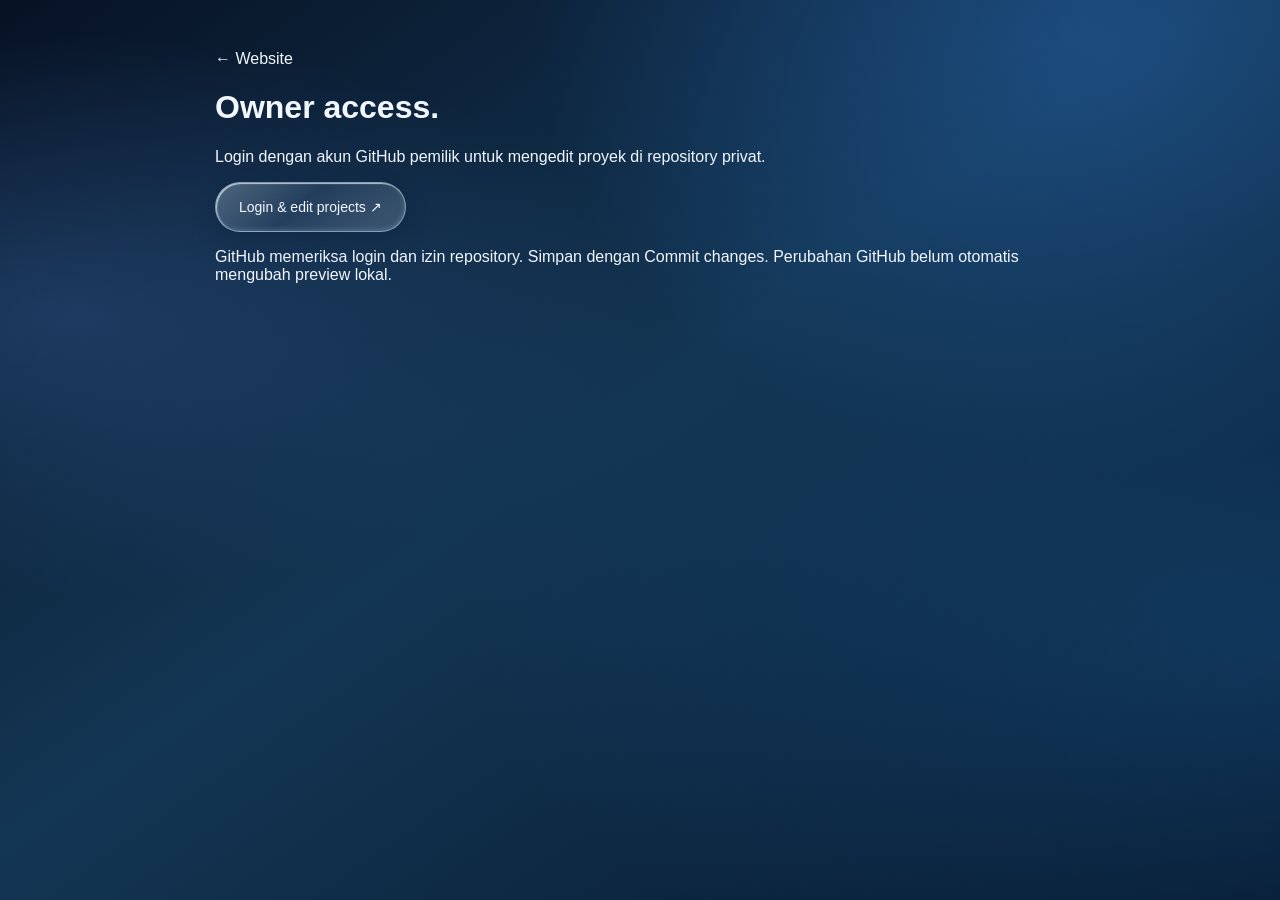
==== commit 3aa36330: "Publish current ARY NOOR WORKS source and all assets" ====
--- a/editor.html
+++ b/editor.html
@@ -1 +1 @@
-<!doctype html><html lang="id"><head><meta charset="utf-8"><meta name="viewport" content="width=device-width,initial-scale=1"><title>Edit draft — ARY NOOR</title><link rel="stylesheet" href="style.css"></head><body><main class="editor"><a href="index.html">← Website</a><h1>Edit your story.</h1><p>Editor draft lokal — tanpa akun atau layanan berbayar.</p><small>Perubahan disimpan hanya di browser ini. Untuk mengubah website publik, unduh content.js lalu ganti file tersebut di GitHub. Editor ini tidak mengunggah atau memublikasikan apa pun.</small><h2>Profile</h2><label for="tagline">Tagline landing page</label><input id="tagline"><label for="intro">Kalimat pengantar</label><textarea id="intro"></textarea><label for="about">About</label><textarea id="about"></textarea><label for="email">Email kontak</label><input id="email" type="email"><label for="instagram">URL Instagram (https://…)</label><input id="instagram" type="url"><label for="phone">Telepon</label><input id="phone" type="tel"><label for="portrait">Path / URL portrait</label><input id="portrait"><label for="heroBackground">Path / URL background profil full-page</label><input id="heroBackground"><h2>Projects</h2><label for="project">Pilih proyek</label><select id="project"></select><button id="add">＋ Tambah proyek</button><div id="fields"></div><label for="credits">Kredit (satu baris per kredit)</label><textarea id="credits"></textarea><label for="stills">URL/path stills (satu baris per gambar)</label><textarea id="stills"></textarea><label for="tone">Warna placeholder</label><select id="tone"><option>olive</option><option>rust</option><option>blue</option></select><button id="up">↑ Urutkan lebih awal</button><button id="remove">Hapus proyek ini</button><h2>Preview & export</h2><button id="save">Simpan draft lokal</button><a class="button" id="preview" href="index.html?preview=1#/" target="_blank">Preview draft ↗</a><button id="download">Unduh content.js</button><label for="import">Impor content.json cadangan</label><input id="import" type="file" accept=".json,application/json"><button id="backup">Unduh cadangan JSON</button><p id="status" role="status" aria-live="polite"></p><small>Media: taruh file di assets/, lalu isi misalnya assets/film-01.jpg. Video harus berupa file MP4 langsung; tautan halaman YouTube/Vimeo bukan URL MP4. Kosongkan kolom media untuk menampilkan placeholder. Media URL akan dimuat oleh browser saat preview.</small></main><script src="content.js"></script><script src="editor.js"></script></body></html>
+<!doctype html><html lang="id"><meta charset="utf-8"><meta name="viewport" content="width=device-width,initial-scale=1"><title>Owner access</title><link rel="stylesheet" href="style.css"><main class="editor"><a href="index.html">← Website</a><h1>Owner access.</h1><p>Login dengan akun GitHub pemilik untuk mengedit proyek di repository privat.</p><a class="glass-button" href="https://github.com/arynoorworks/ary-noor-works/edit/main/content.js" target="_blank" rel="noopener">Login & edit projects ↗</a><p>GitHub memeriksa login dan izin repository. Simpan dengan Commit changes. Perubahan GitHub belum otomatis mengubah preview lokal.</p></main></html>
--- a/style.css
+++ b/style.css
@@ -96,3 +96,5 @@
 .highlight-window{animation:two-highlight-drift var(--glow-duration) infinite;animation-delay:var(--glow-delay);transform-box:view-box;transform-origin:0 0}
 @keyframes two-highlight-drift{0%{transform:translateX(0);animation-timing-function:cubic-bezier(.45,0,.6,1)}35%{transform:translateX(390px);animation-timing-function:cubic-bezier(.2,.1,.45,1)}70%{transform:translateX(1520px);animation-timing-function:cubic-bezier(.45,0,.55,1)}100%{transform:translateX(1850px)}}
 @media(prefers-reduced-motion:reduce){.highlight-window{animation:none;transform:translateX(700px)}}
+.role-tabs{position:relative;isolation:isolate}.role-tabs a{position:relative;z-index:1;background:transparent!important;color:var(--paper)!important}.role-glass{position:absolute;left:0;top:0;pointer-events:none;border-radius:999px;background:linear-gradient(145deg,#e7f6ff55,#a9d6fa18 50%,#bde4ff40);border:1px solid #e2f5ff85;box-shadow:inset 0 2px 3px #fff7,inset 0 -4px 10px #a9d9ff25,0 7px 22px #020d2240;backdrop-filter:blur(18px) saturate(1.6)}.glass-ready .role-glass{transition:transform .65s cubic-bezier(.22,1,.36,1),width .65s cubic-bezier(.22,1,.36,1),height .4s}.bts-hero{min-height:clamp(320px,60vh,680px)}.bts-frame{position:absolute;inset:0;width:100%;height:100%;object-fit:cover;object-position:center 35%;z-index:-2}.bts-hero:after{background:linear-gradient(0deg,#0b2039,transparent 45%),linear-gradient(90deg,#06142650,transparent)}.bts-placeholder{position:absolute;bottom:24px;left:6%;font-size:12px;color:#d5e8f5b0}.bts-frame:not(:first-child){animation:bts-cycle calc(var(--frames)*6s) infinite;animation-delay:calc(var(--frame)*6s);opacity:0}@keyframes bts-cycle{0%,100%{opacity:0}8%,30%{opacity:1}40%{opacity:0}}@media(prefers-reduced-motion:reduce){.glass-ready .role-glass{transition:none}.bts-frame{animation:none!important}}
+.catalog .bts-hero{min-height:clamp(320px,60vh,680px)}.catalog .bts-hero:after{background:linear-gradient(0deg,#0b2039,transparent 45%),linear-gradient(90deg,#06142650,transparent)}
